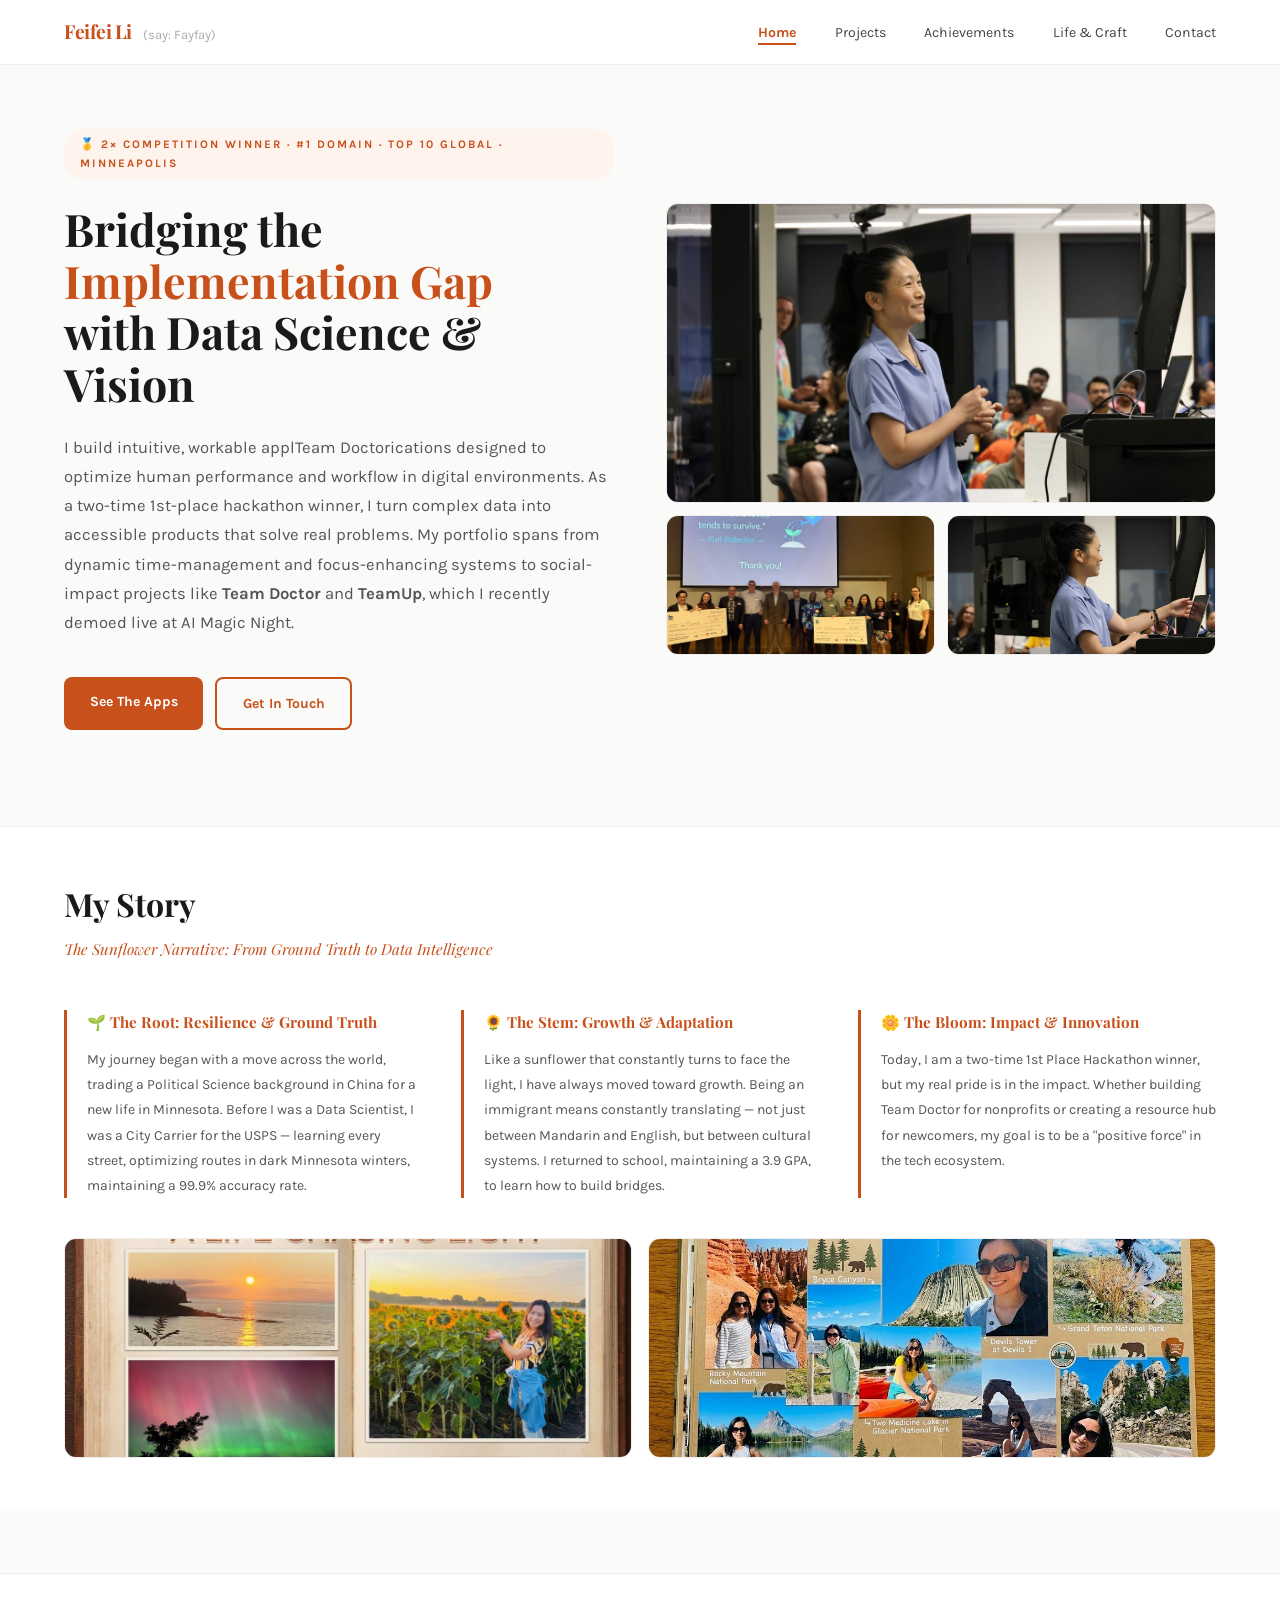
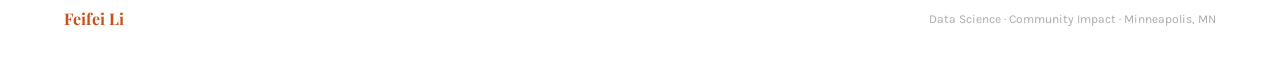
==== index.html @ 3ddd5de1 "Initial commit: Feifei Li portfolio website - Home, Projects, Achievements, Life & Craft, Contact pa" ====
<!DOCTYPE html>
<html lang="en">

<head>
  <meta charset="UTF-8">
  <meta name="viewport" content="width=device-width, initial-scale=1.0">
  <title>Feifei Li — Data Scientist, Builder, Systems Thinker</title>
  <link rel="stylesheet" href="styles.css">
</head>

<body>

  <nav class="site-nav">
    <div class="nav-inner">
      <a href="index.html" class="nav-brand">Feifei Li <em>(say: Fayfay)</em></a>
      <ul class="nav-links">
        <li><a href="index.html" class="active">Home</a></li>
        <li><a href="projects.html">Projects</a></li>
        <li><a href="achievements.html">Achievements</a></li>
        <li><a href="life.html">Life &amp; Craft</a></li>
        <li><a href="contact.html">Contact</a></li>
      </ul>
    </div>
  </nav>

  <section class="hero">
    <div>
      <div class="hero-badge">🥇 2× Competition Winner · #1 Domain · Top 10 Global · Minneapolis</div>
      <h1>Bridging the <span class="accent">Implementation Gap</span><br>with Data Science &amp; Vision</h1>
      <p class="lead">I build intuitive, workable applTeam Doctorications designed to optimize human performance and
        workflow in digital environments. As a two-time 1st-place hackathon winner, I turn complex data into accessible
        products that solve real problems. My portfolio spans from dynamic time-management and focus-enhancing systems
        to social-impact projects like <strong>Team Doctor</strong> and <strong>TeamUp</strong>, which I recently demoed
        live at AI Magic Night.
      <div class="btn-row">
        <a href="projects.html" class="btn btn-primary">See The Apps</a>
        <a href="contact.html" class="btn btn-outline">Get In Touch</a>
      </div>
    </div>
    <div class="photo-stack">
      <div class="photo-frame" style="height:300px;">
        <img
          src="[data-uri]"
          alt="Feifei presenting at AI Magic Night" style="object-fit:cover; object-position:center top;">
      </div>
      <div class="photo-row-2">
        <div class="photo-frame" style="height:140px;">
          <img
            src="[data-uri]"
            alt="HeatMap Hackathon win" style="object-fit:cover;">
        </div>
        <div class="photo-frame" style="height:140px;">
          <img
            src="[data-uri]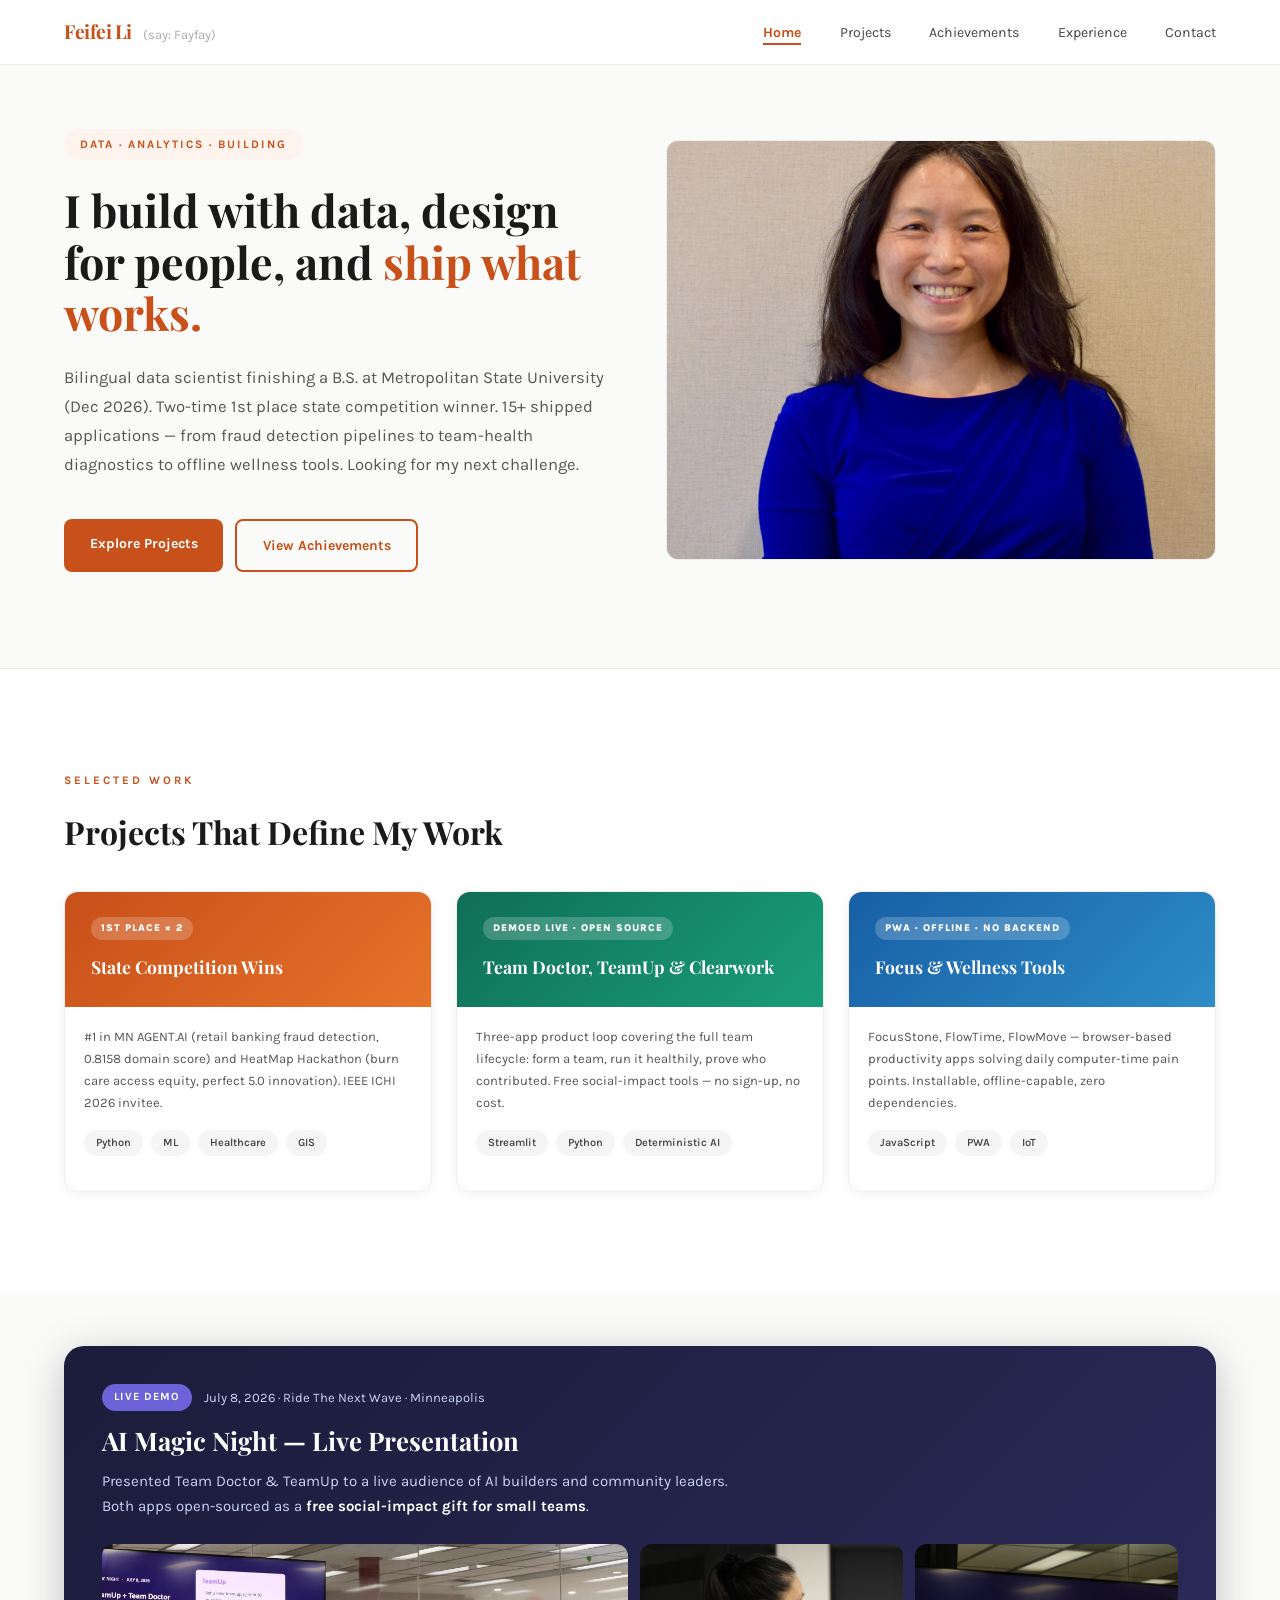
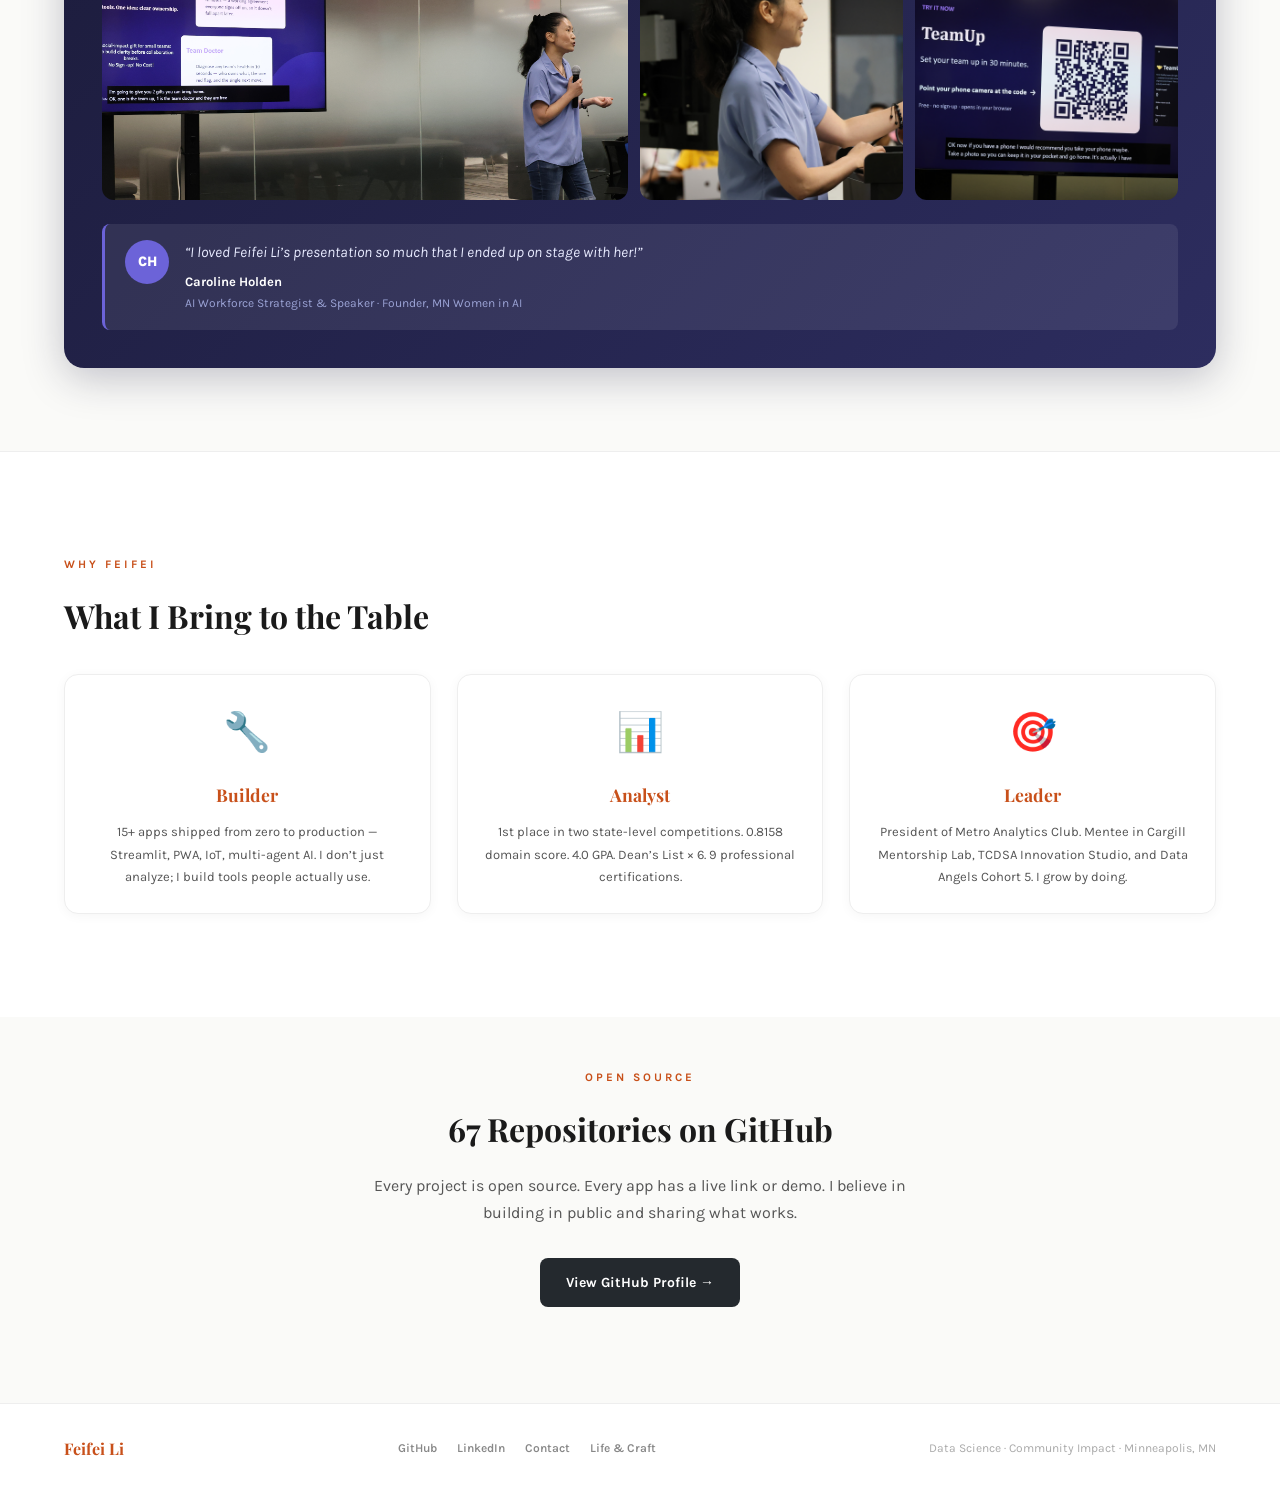
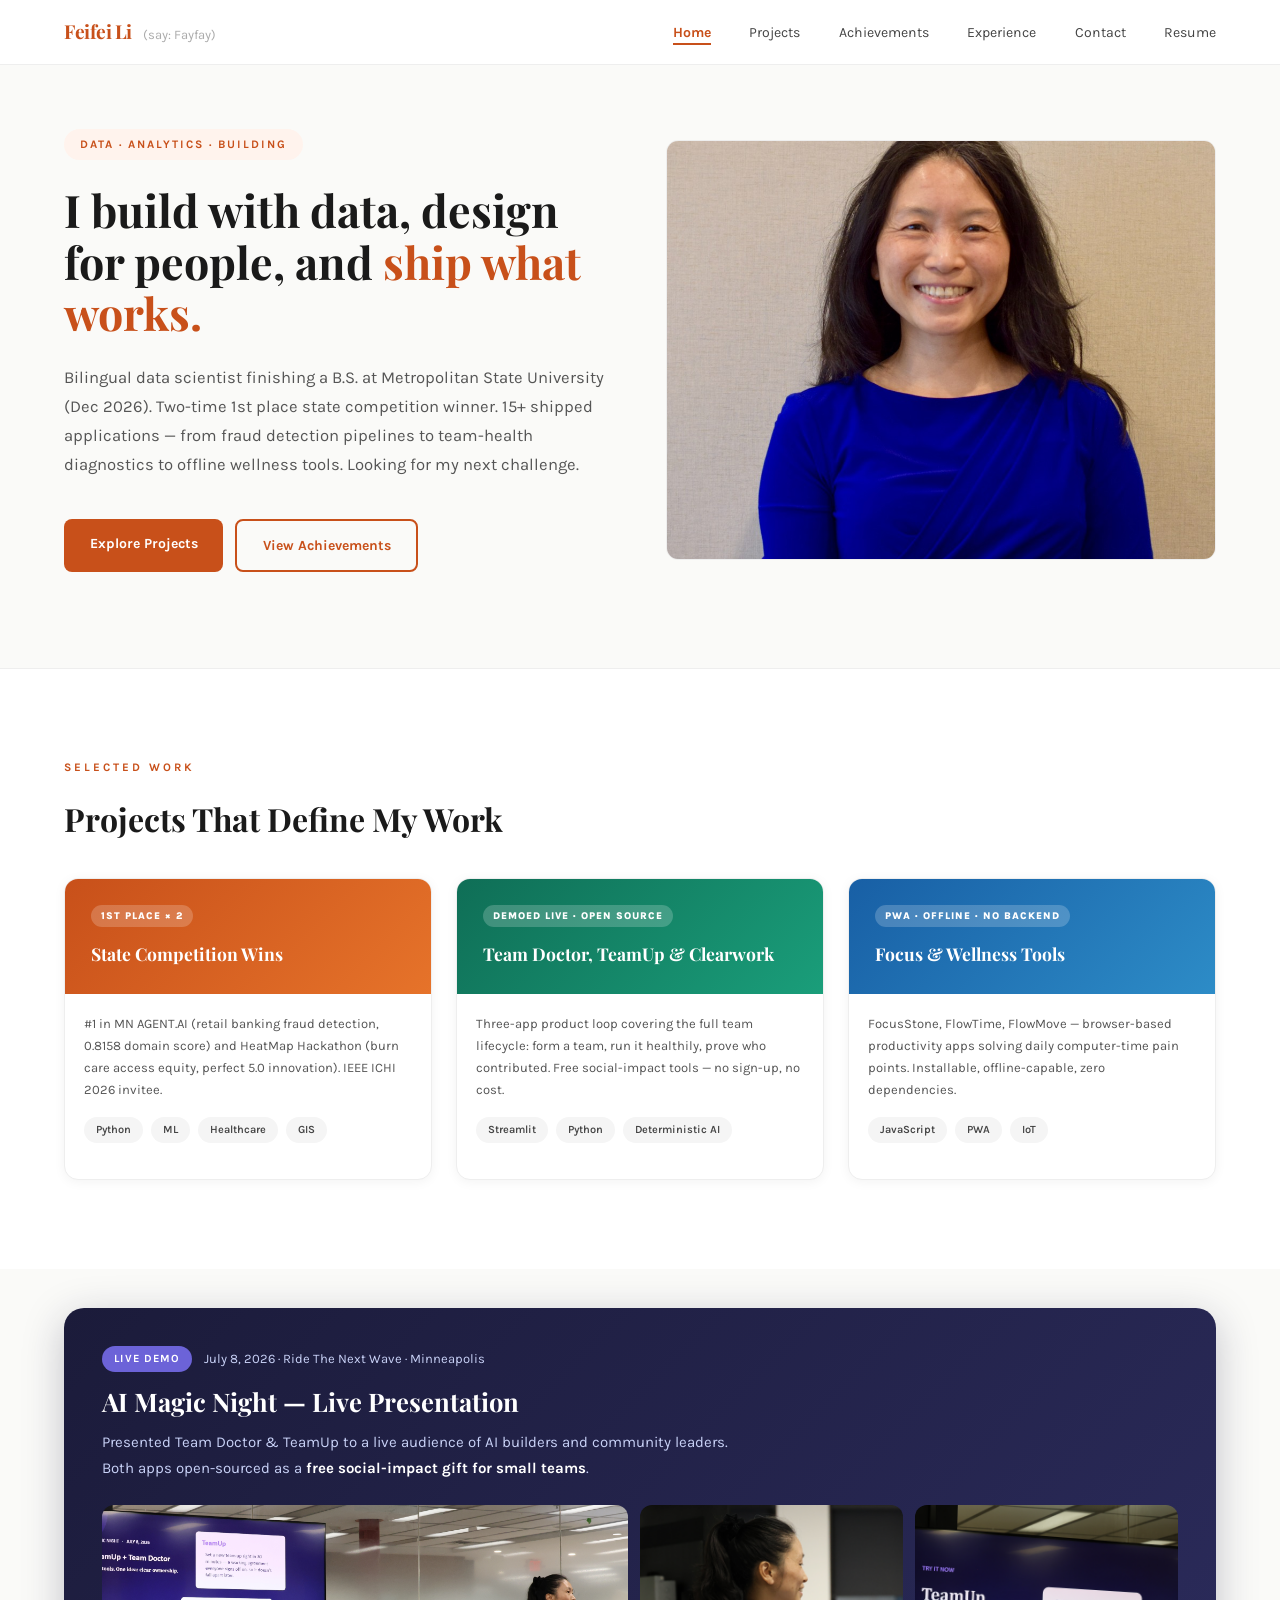
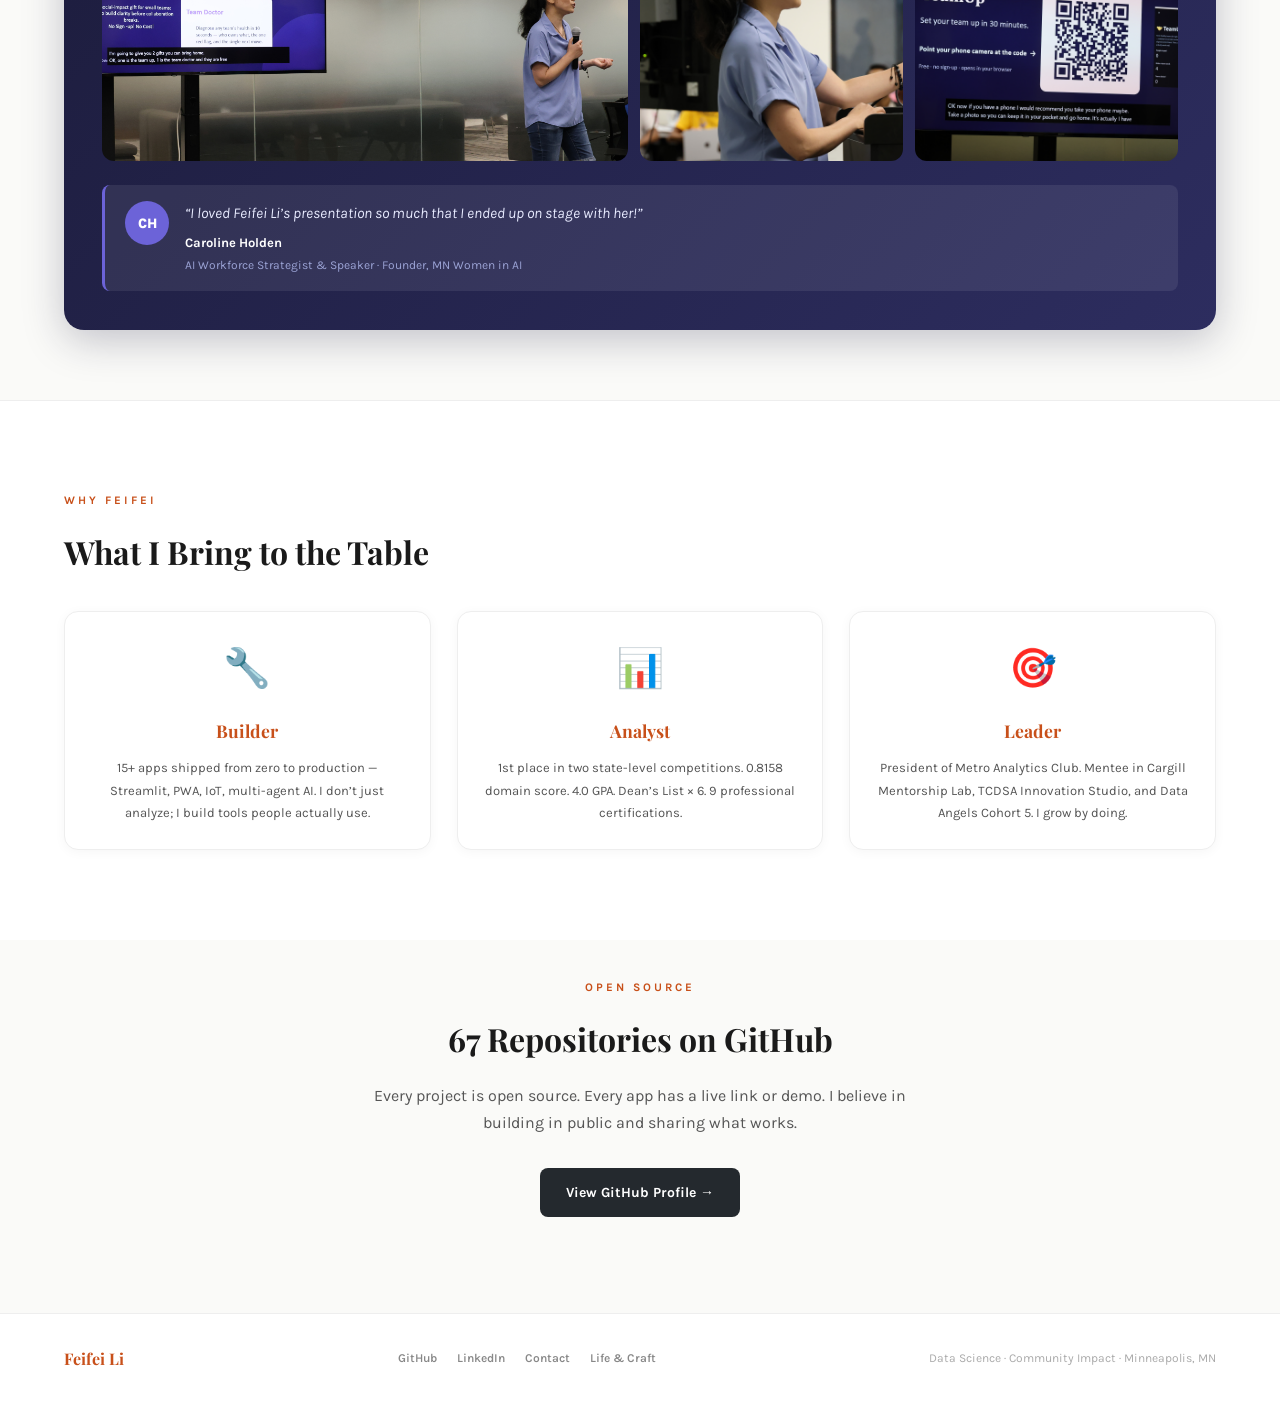
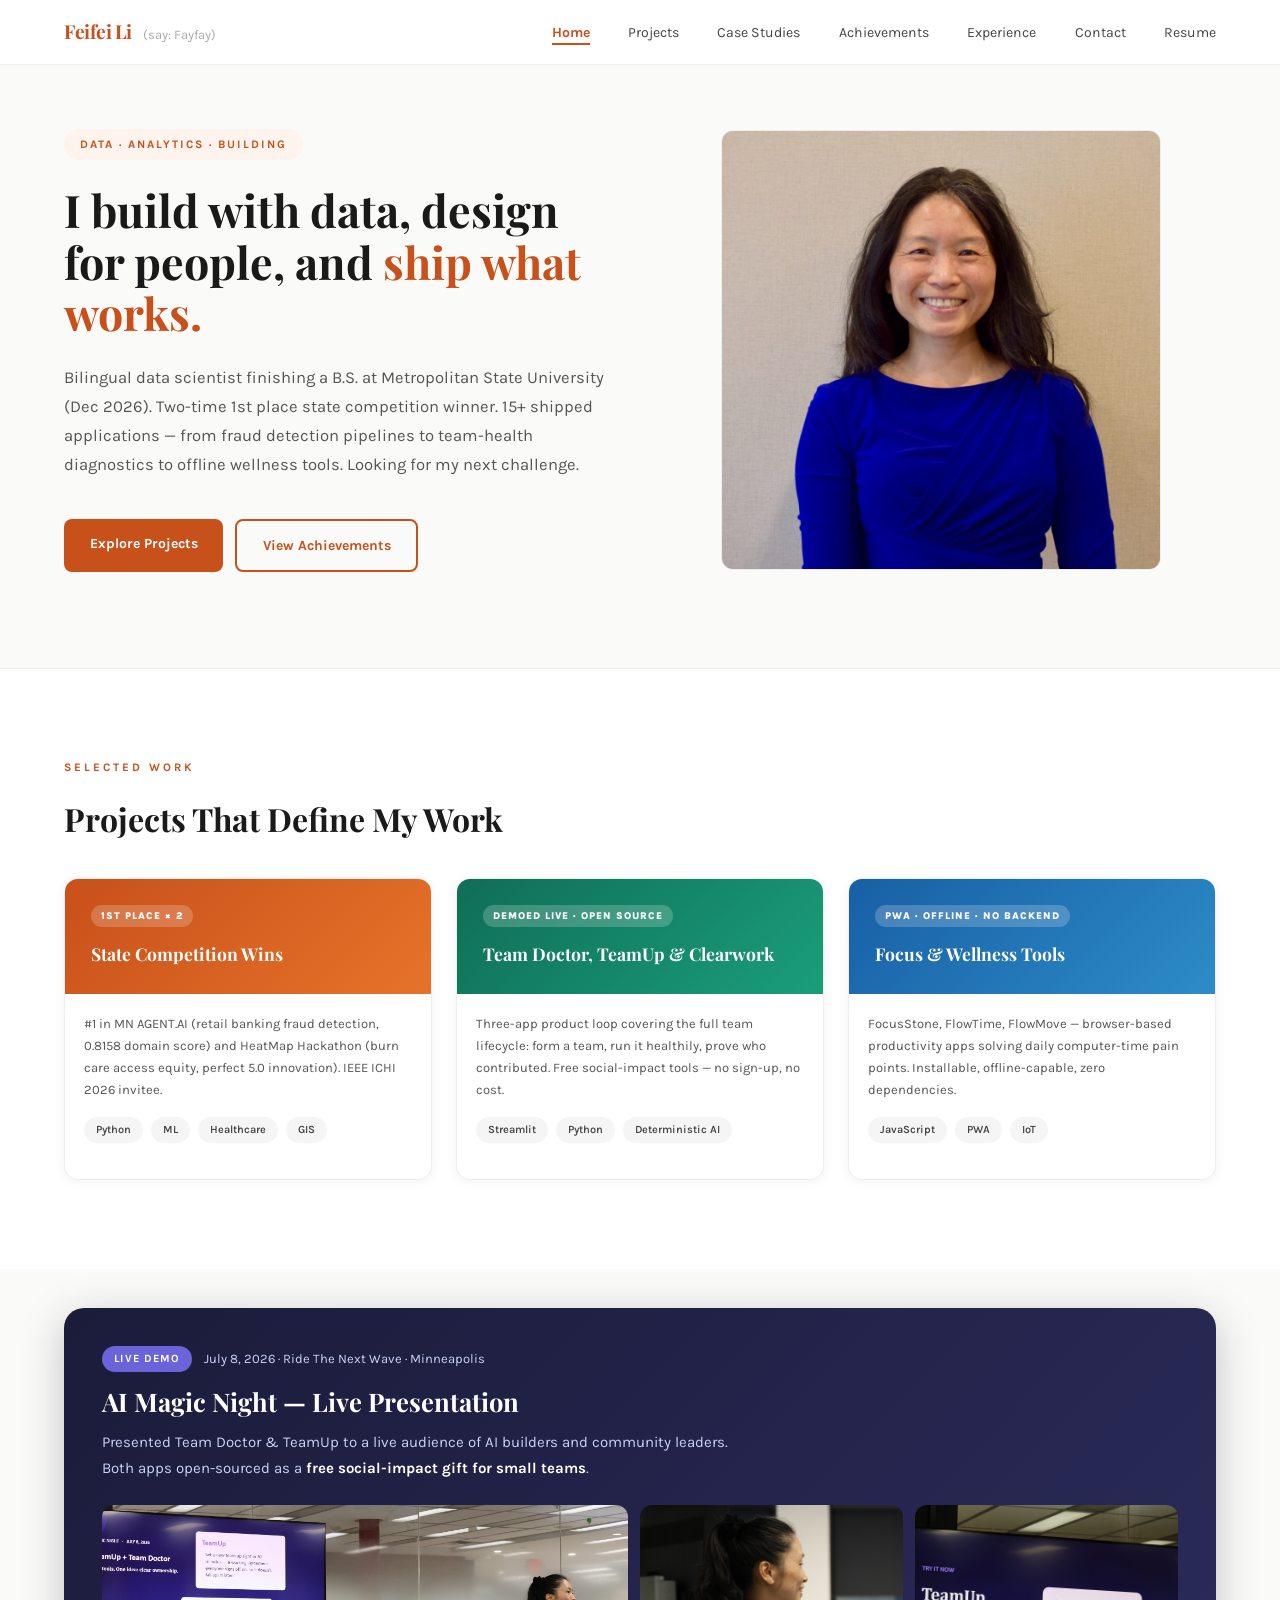
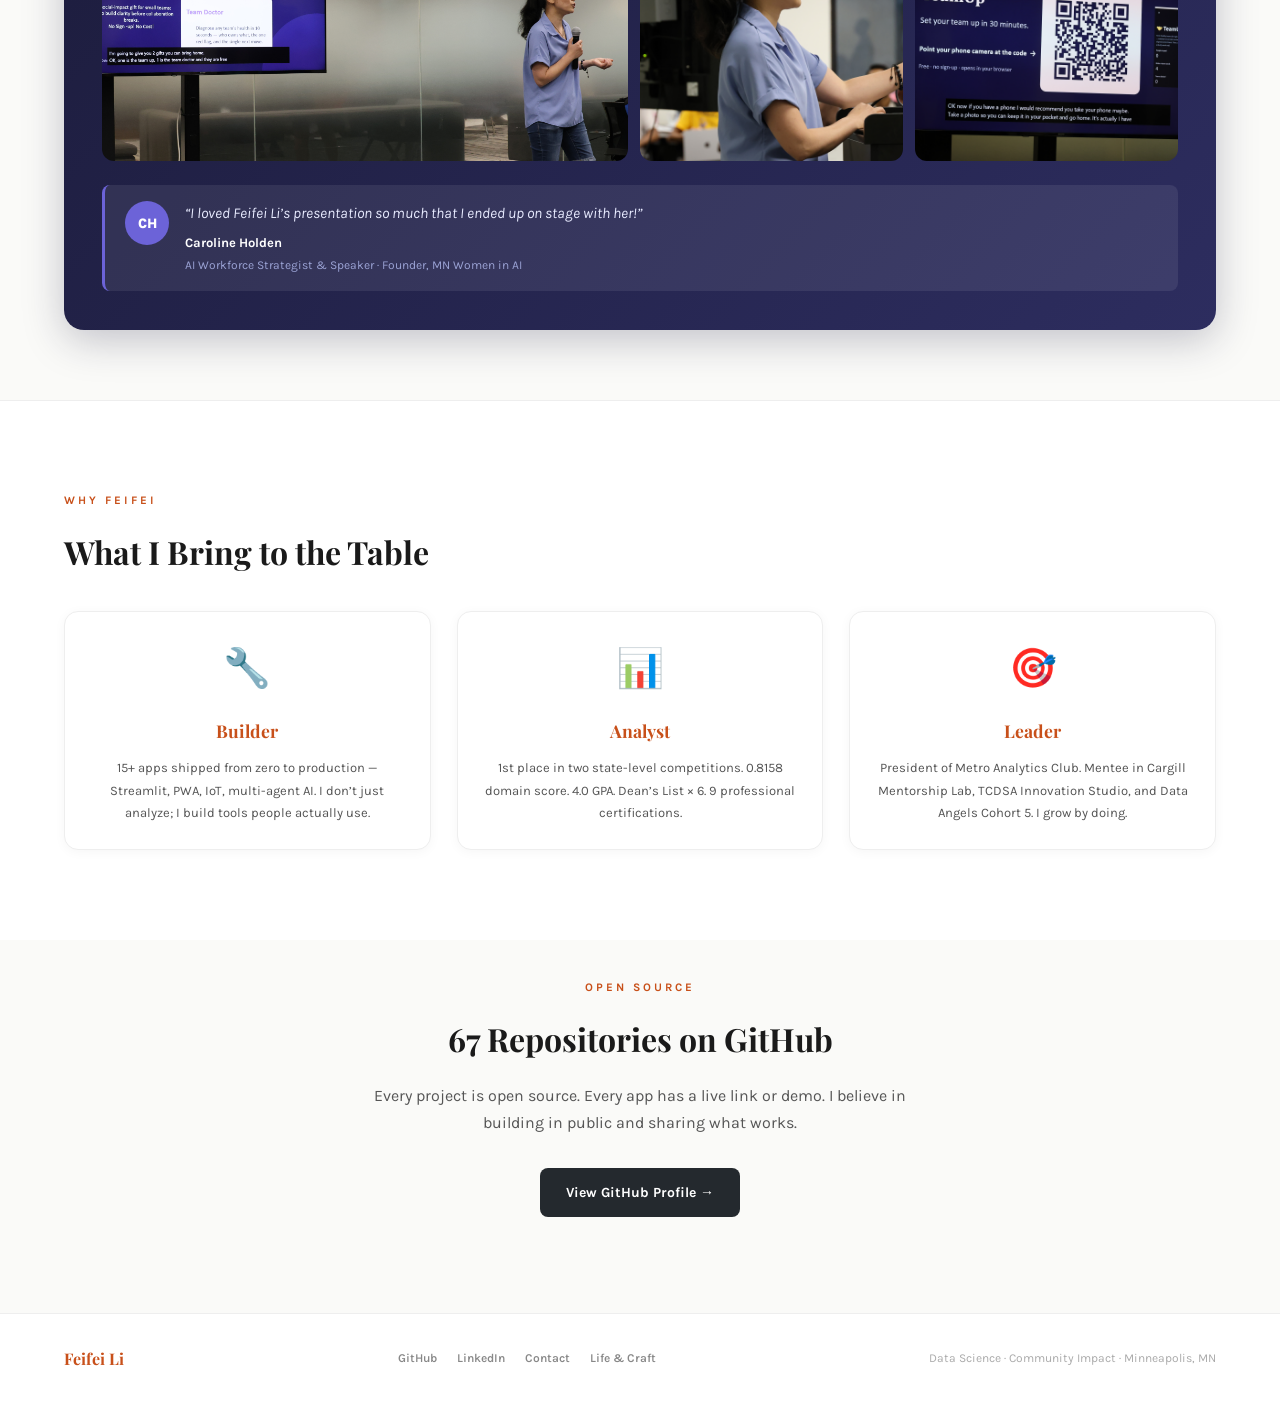
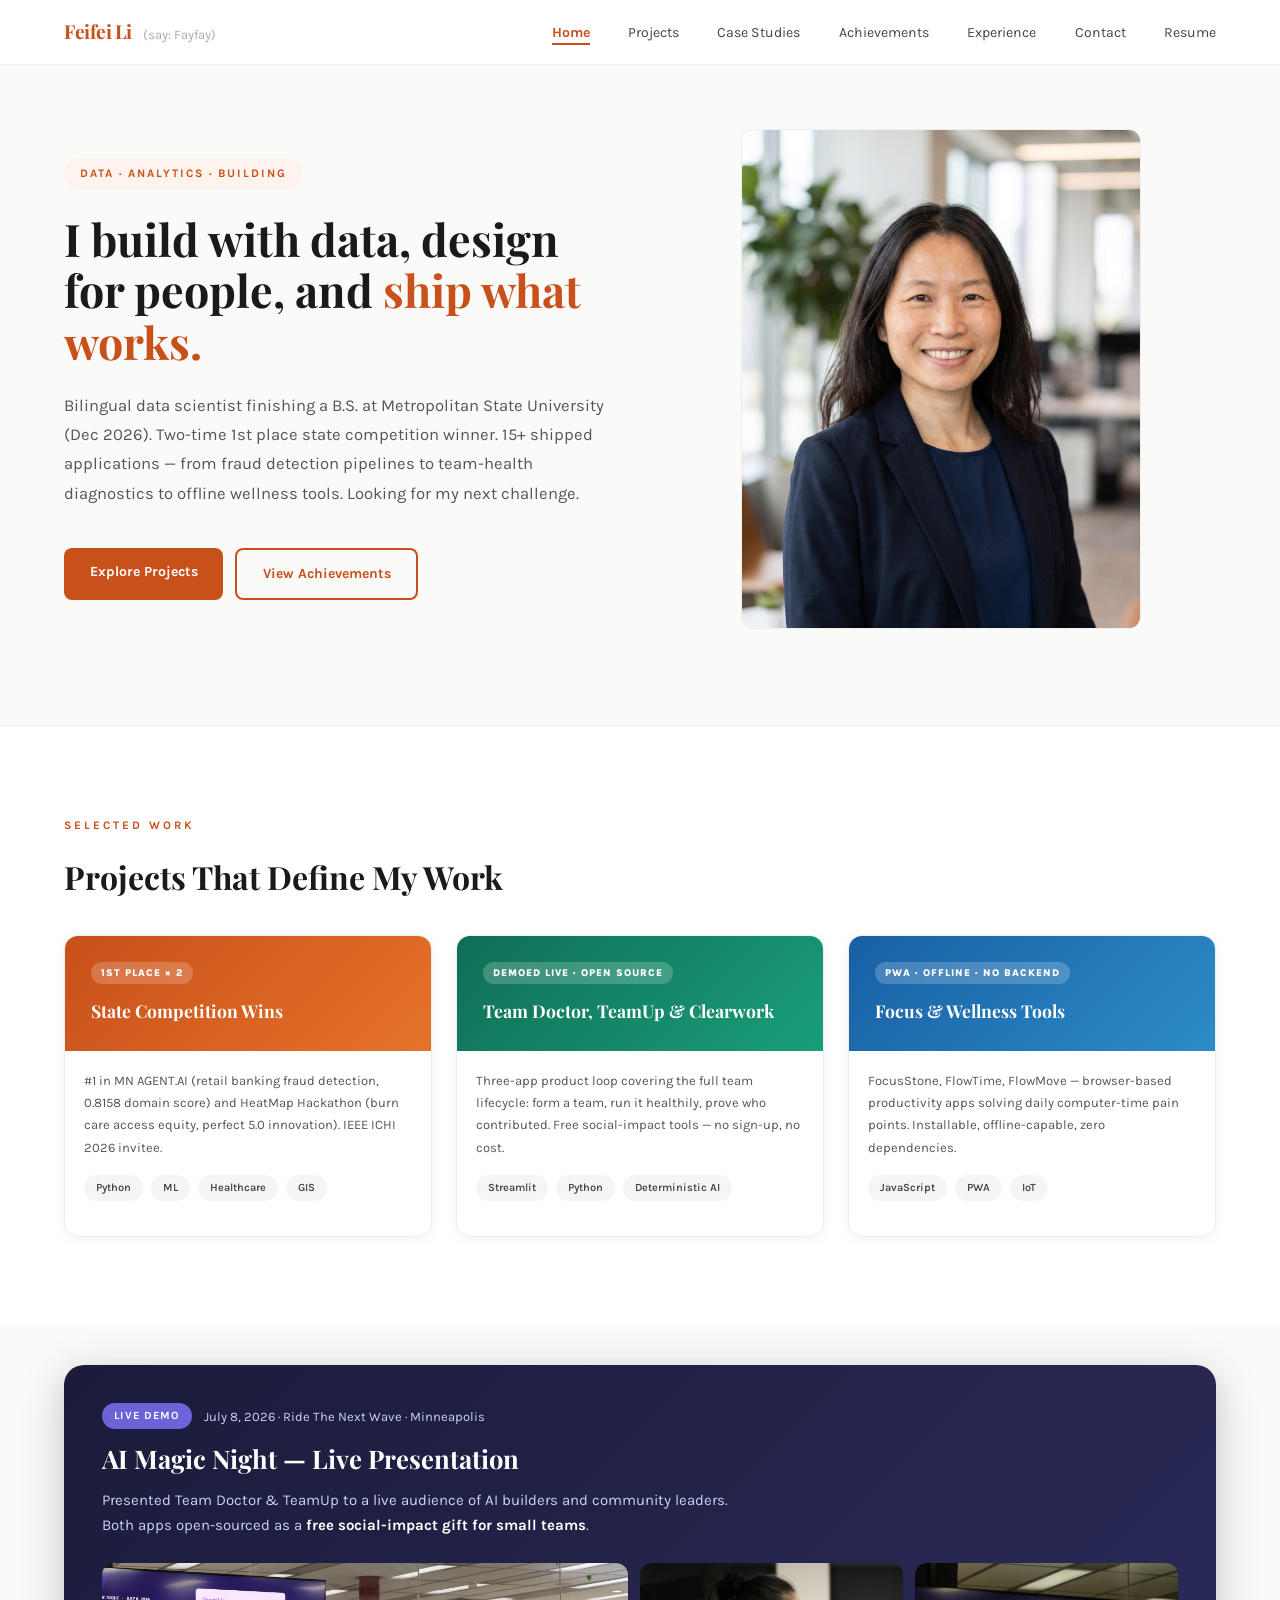
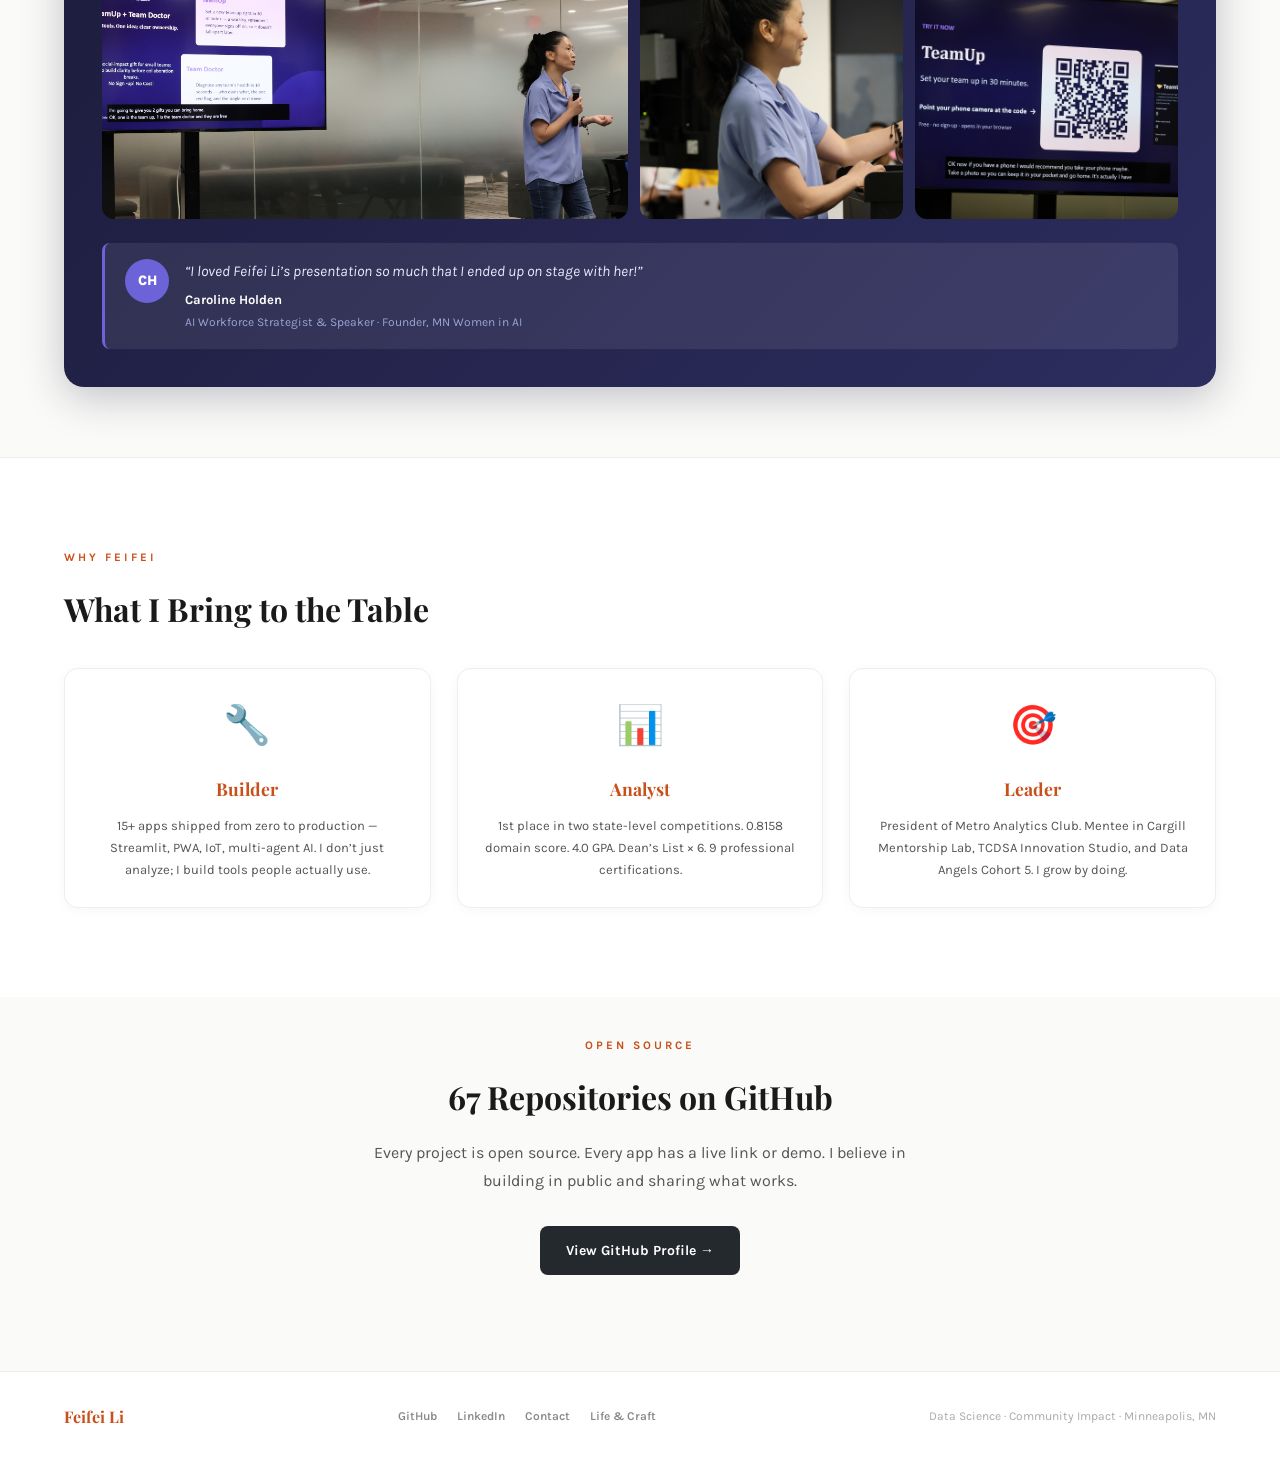
